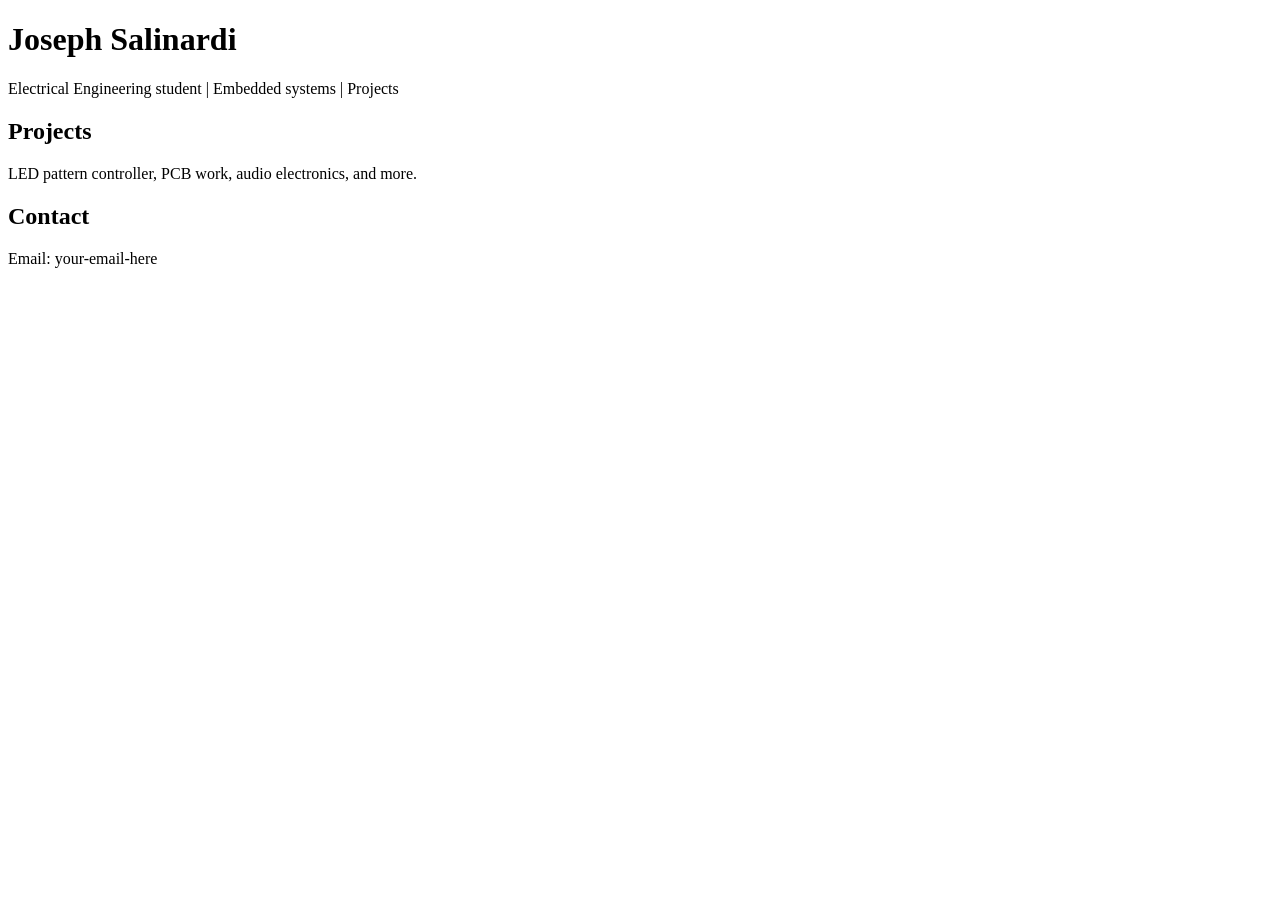
==== index.html @ 566fc417 "Add initial portfolio HTML structure" ====
<!DOCTYPE html>
<html>
<head>
  <title>My Portfolio</title>
</head>
<body>
  <h1>Joseph Salinardi</h1>
  <p>Electrical Engineering student | Embedded systems | Projects</p>

  <h2>Projects</h2>
  <p>LED pattern controller, PCB work, audio electronics, and more.</p>

  <h2>Contact</h2>
  <p>Email: your-email-here</p>
</body>
</html>
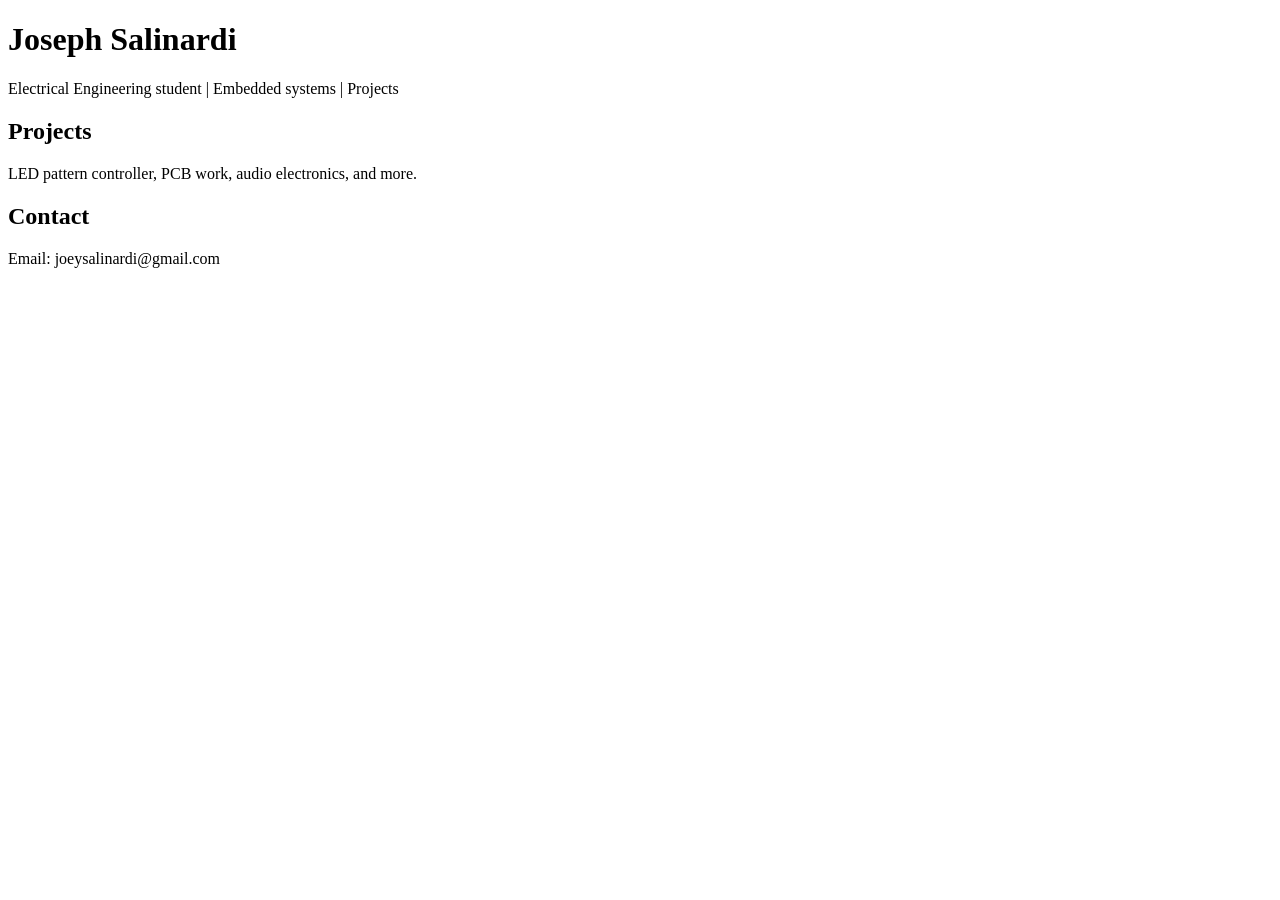
==== commit 431b2e46: "Update email address in index.html" ====
--- a/index.html
+++ b/index.html
@@ -11,6 +11,6 @@
   <p>LED pattern controller, PCB work, audio electronics, and more.</p>
 
   <h2>Contact</h2>
-  <p>Email: your-email-here</p>
+  <p>Email: joeysalinardi@gmail.com</p>
 </body>
 </html>
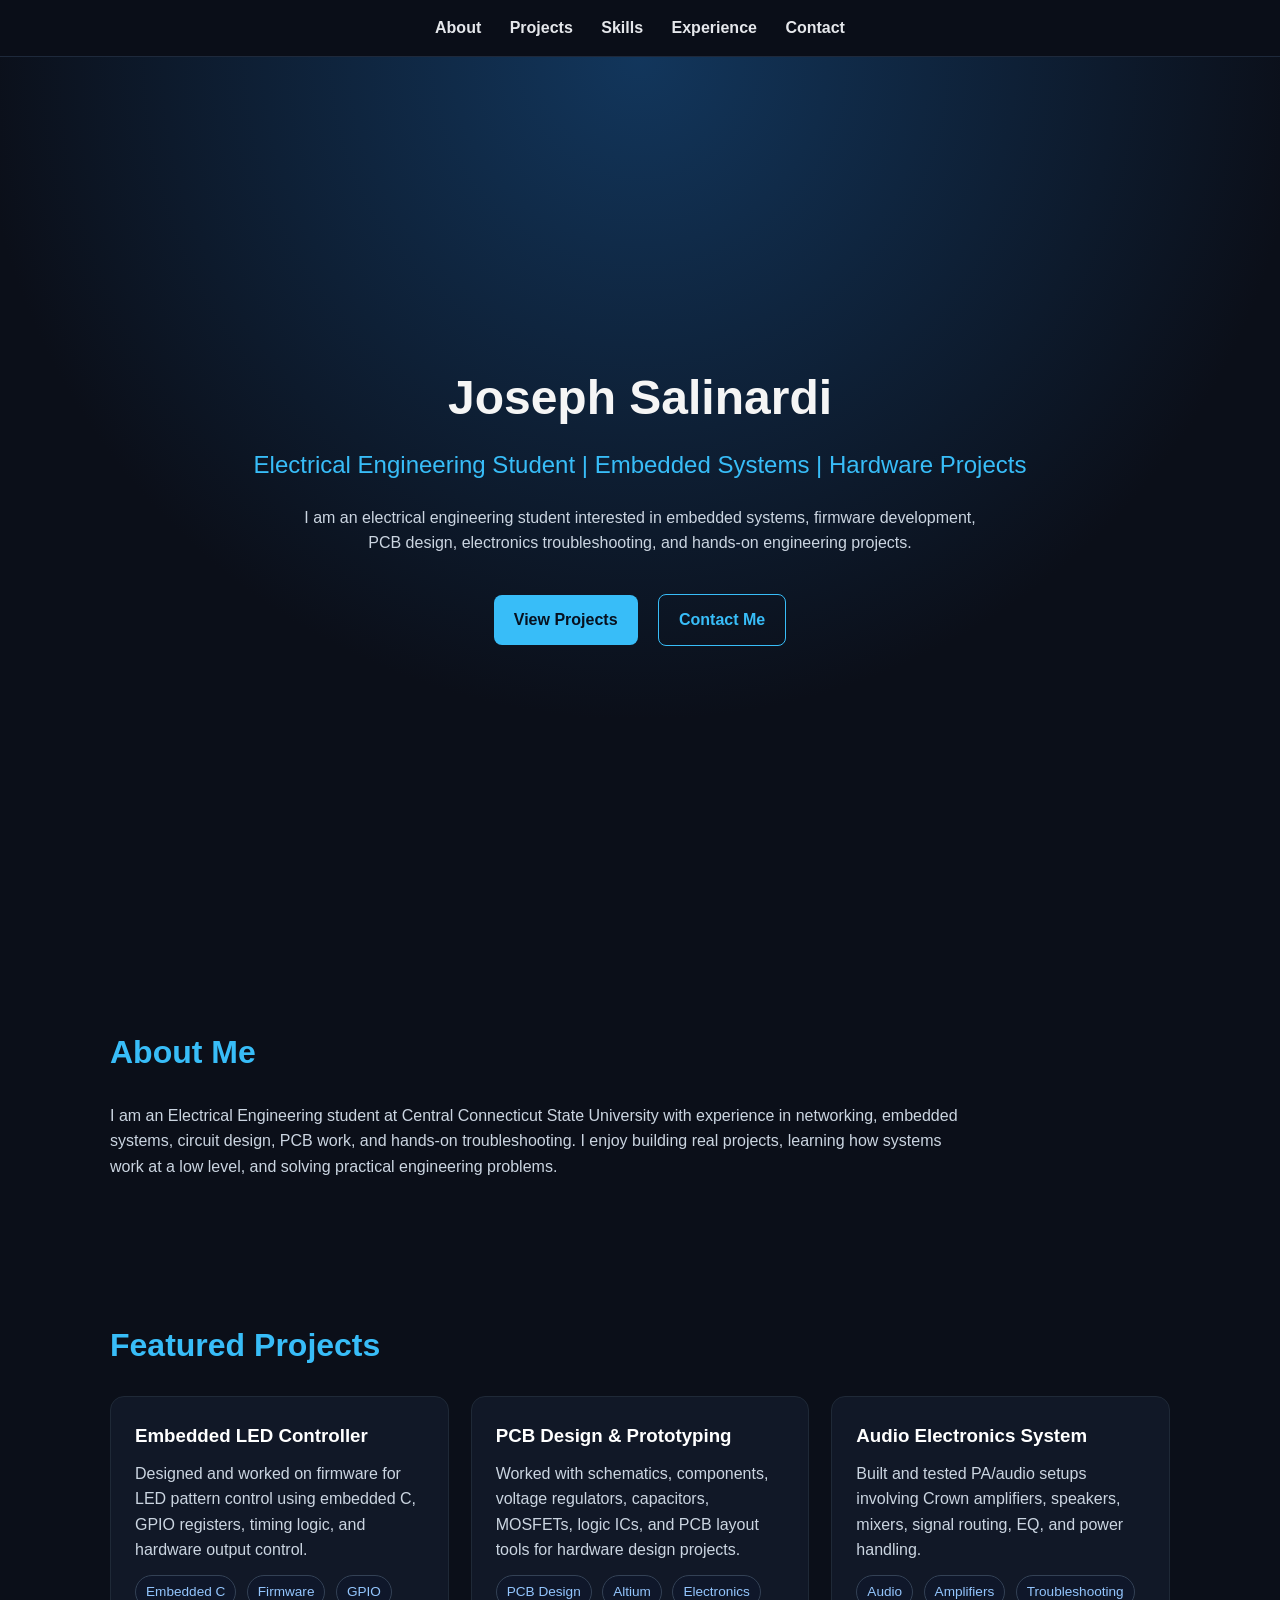
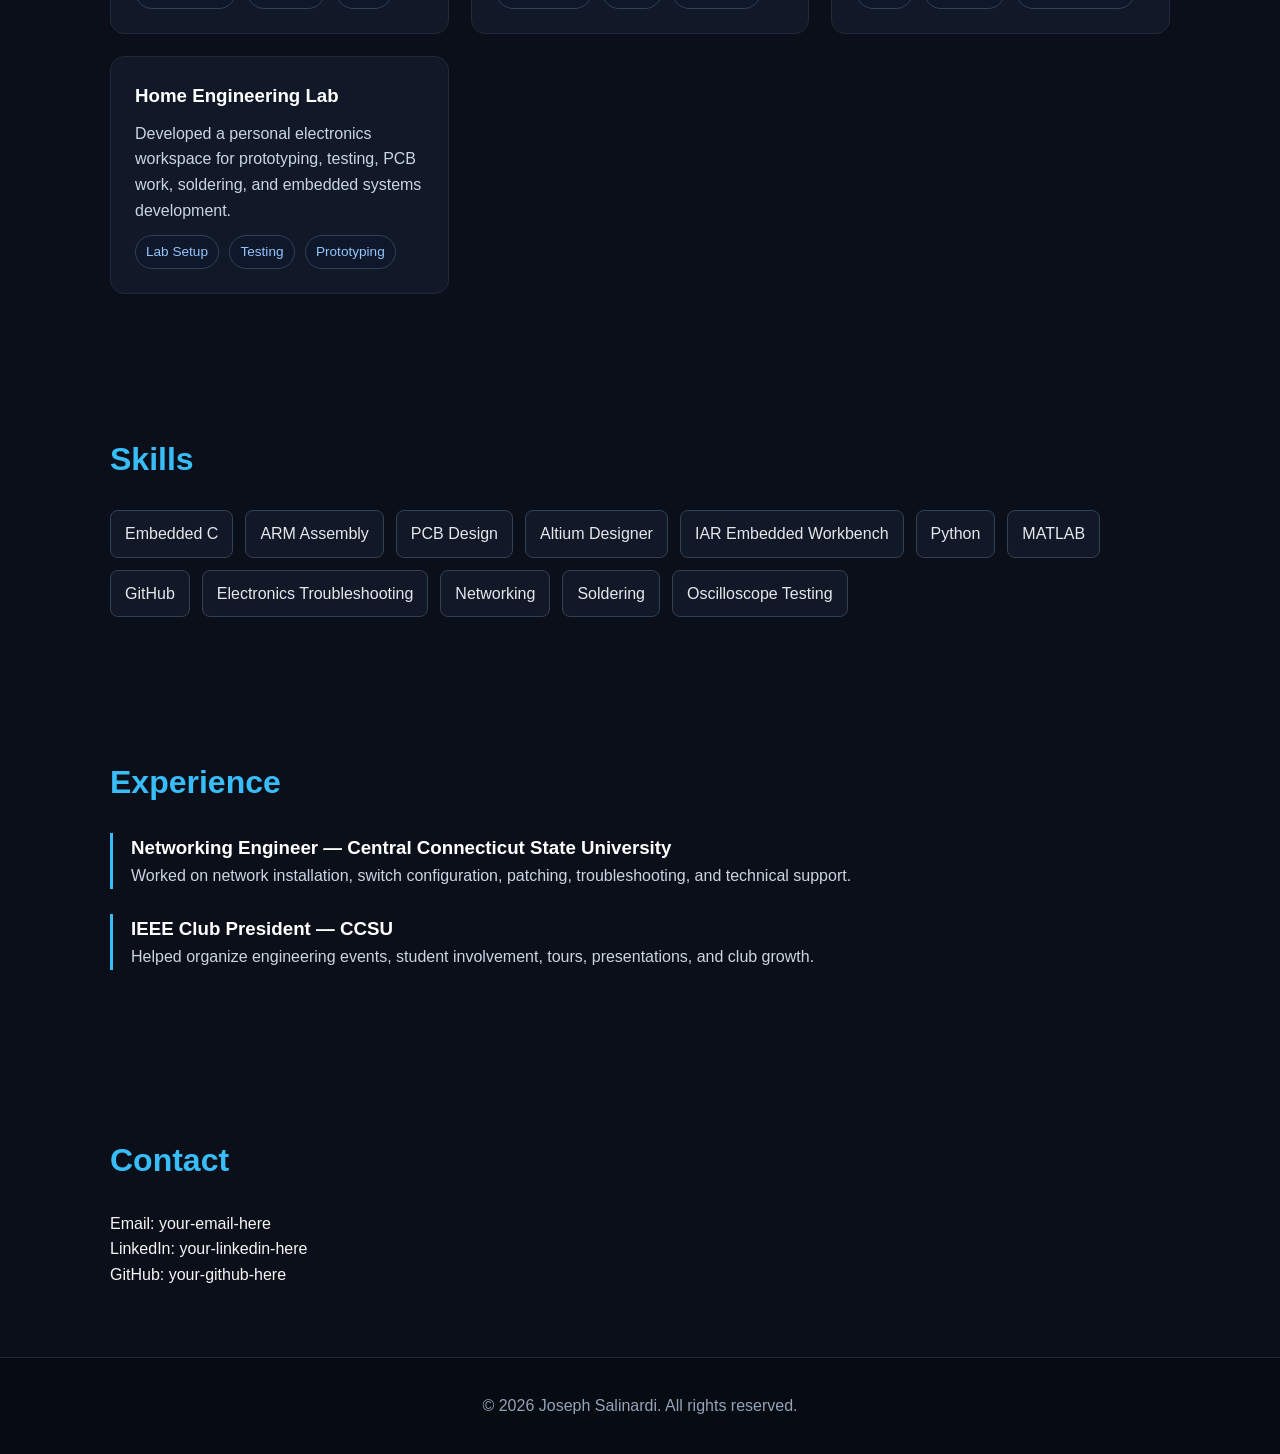
==== commit 291ada78: "Enhance portfolio page layout and styling Updated the HTML structure and styling for the portfolio p" ====
--- a/index.html
+++ b/index.html
@@ -1,16 +1,330 @@
 <!DOCTYPE html>
-<html>
+<html lang="en">
 <head>
-  <title>My Portfolio</title>
+  <meta charset="UTF-8" />
+  <meta name="viewport" content="width=device-width, initial-scale=1.0" />
+  <title>Joseph Salinardi | Portfolio</title>
+
+  <style>
+    * {
+      box-sizing: border-box;
+      margin: 0;
+      padding: 0;
+      scroll-behavior: smooth;
+    }
+
+    body {
+      font-family: Arial, sans-serif;
+      background: #0b0f19;
+      color: #f5f5f5;
+      line-height: 1.6;
+    }
+
+    header {
+      min-height: 100vh;
+      display: flex;
+      align-items: center;
+      justify-content: center;
+      text-align: center;
+      padding: 40px 20px;
+      background: radial-gradient(circle at top, #12365c, #0b0f19 60%);
+    }
+
+    .hero h1 {
+      font-size: 3rem;
+      margin-bottom: 10px;
+    }
+
+    .hero h2 {
+      color: #38bdf8;
+      font-weight: normal;
+      margin-bottom: 20px;
+    }
+
+    .hero p {
+      max-width: 700px;
+      margin: 0 auto 30px;
+      color: #cbd5e1;
+    }
+
+    .buttons a {
+      display: inline-block;
+      margin: 8px;
+      padding: 12px 20px;
+      border-radius: 8px;
+      background: #38bdf8;
+      color: #07111f;
+      text-decoration: none;
+      font-weight: bold;
+    }
+
+    .buttons a.secondary {
+      background: transparent;
+      color: #38bdf8;
+      border: 1px solid #38bdf8;
+    }
+
+    nav {
+      position: sticky;
+      top: 0;
+      background: rgba(11, 15, 25, 0.95);
+      padding: 15px;
+      text-align: center;
+      z-index: 10;
+      border-bottom: 1px solid #1e293b;
+    }
+
+    nav a {
+      color: #e5e7eb;
+      margin: 0 12px;
+      text-decoration: none;
+      font-weight: bold;
+    }
+
+    nav a:hover {
+      color: #38bdf8;
+    }
+
+    section {
+      max-width: 1100px;
+      margin: auto;
+      padding: 70px 20px;
+    }
+
+    section h2 {
+      font-size: 2rem;
+      margin-bottom: 25px;
+      color: #38bdf8;
+    }
+
+    .about p {
+      color: #cbd5e1;
+      max-width: 850px;
+    }
+
+    .grid {
+      display: grid;
+      grid-template-columns: repeat(auto-fit, minmax(260px, 1fr));
+      gap: 22px;
+    }
+
+    .card {
+      background: #111827;
+      border: 1px solid #1f2937;
+      border-radius: 14px;
+      padding: 24px;
+      transition: 0.25s;
+    }
+
+    .card:hover {
+      transform: translateY(-5px);
+      border-color: #38bdf8;
+    }
+
+    .card h3 {
+      margin-bottom: 10px;
+      color: #ffffff;
+    }
+
+    .card p {
+      color: #cbd5e1;
+    }
+
+    .tag {
+      display: inline-block;
+      margin: 12px 6px 0 0;
+      padding: 5px 10px;
+      background: #0f172a;
+      border: 1px solid #334155;
+      border-radius: 20px;
+      color: #93c5fd;
+      font-size: 0.85rem;
+    }
+
+    .skills-list {
+      display: flex;
+      flex-wrap: wrap;
+      gap: 12px;
+    }
+
+    .skills-list span {
+      background: #111827;
+      border: 1px solid #334155;
+      padding: 10px 14px;
+      border-radius: 8px;
+      color: #e5e7eb;
+    }
+
+    .experience-item {
+      margin-bottom: 25px;
+      padding-left: 18px;
+      border-left: 3px solid #38bdf8;
+    }
+
+    .experience-item h3 {
+      color: #ffffff;
+    }
+
+    .experience-item p {
+      color: #cbd5e1;
+    }
+
+    footer {
+      text-align: center;
+      padding: 35px 20px;
+      background: #070b12;
+      color: #94a3b8;
+      border-top: 1px solid #1e293b;
+    }
+
+    @media (max-width: 600px) {
+      .hero h1 {
+        font-size: 2.2rem;
+      }
+
+      nav a {
+        display: inline-block;
+        margin: 6px;
+      }
+    }
+  </style>
 </head>
+
 <body>
-  <h1>Joseph Salinardi</h1>
-  <p>Electrical Engineering student | Embedded systems | Projects</p>
-
-  <h2>Projects</h2>
-  <p>LED pattern controller, PCB work, audio electronics, and more.</p>
-
-  <h2>Contact</h2>
-  <p>Email: joeysalinardi@gmail.com</p>
+  <nav>
+    <a href="#about">About</a>
+    <a href="#projects">Projects</a>
+    <a href="#skills">Skills</a>
+    <a href="#experience">Experience</a>
+    <a href="#contact">Contact</a>
+  </nav>
+
+  <header>
+    <div class="hero">
+      <h1>Joseph Salinardi</h1>
+      <h2>Electrical Engineering Student | Embedded Systems | Hardware Projects</h2>
+      <p>
+        I am an electrical engineering student interested in embedded systems,
+        firmware development, PCB design, electronics troubleshooting, and
+        hands-on engineering projects.
+      </p>
+
+      <div class="buttons">
+        <a href="#projects">View Projects</a>
+        <a class="secondary" href="#contact">Contact Me</a>
+      </div>
+    </div>
+  </header>
+
+  <section id="about" class="about">
+    <h2>About Me</h2>
+    <p>
+      I am an Electrical Engineering student at Central Connecticut State
+      University with experience in networking, embedded systems, circuit design,
+      PCB work, and hands-on troubleshooting. I enjoy building real projects,
+      learning how systems work at a low level, and solving practical engineering
+      problems.
+    </p>
+  </section>
+
+  <section id="projects">
+    <h2>Featured Projects</h2>
+
+    <div class="grid">
+      <div class="card">
+        <h3>Embedded LED Controller</h3>
+        <p>
+          Designed and worked on firmware for LED pattern control using embedded C,
+          GPIO registers, timing logic, and hardware output control.
+        </p>
+        <span class="tag">Embedded C</span>
+        <span class="tag">Firmware</span>
+        <span class="tag">GPIO</span>
+      </div>
+
+      <div class="card">
+        <h3>PCB Design & Prototyping</h3>
+        <p>
+          Worked with schematics, components, voltage regulators, capacitors,
+          MOSFETs, logic ICs, and PCB layout tools for hardware design projects.
+        </p>
+        <span class="tag">PCB Design</span>
+        <span class="tag">Altium</span>
+        <span class="tag">Electronics</span>
+      </div>
+
+      <div class="card">
+        <h3>Audio Electronics System</h3>
+        <p>
+          Built and tested PA/audio setups involving Crown amplifiers, speakers,
+          mixers, signal routing, EQ, and power handling.
+        </p>
+        <span class="tag">Audio</span>
+        <span class="tag">Amplifiers</span>
+        <span class="tag">Troubleshooting</span>
+      </div>
+
+      <div class="card">
+        <h3>Home Engineering Lab</h3>
+        <p>
+          Developed a personal electronics workspace for prototyping, testing,
+          PCB work, soldering, and embedded systems development.
+        </p>
+        <span class="tag">Lab Setup</span>
+        <span class="tag">Testing</span>
+        <span class="tag">Prototyping</span>
+      </div>
+    </div>
+  </section>
+
+  <section id="skills">
+    <h2>Skills</h2>
+
+    <div class="skills-list">
+      <span>Embedded C</span>
+      <span>ARM Assembly</span>
+      <span>PCB Design</span>
+      <span>Altium Designer</span>
+      <span>IAR Embedded Workbench</span>
+      <span>Python</span>
+      <span>MATLAB</span>
+      <span>GitHub</span>
+      <span>Electronics Troubleshooting</span>
+      <span>Networking</span>
+      <span>Soldering</span>
+      <span>Oscilloscope Testing</span>
+    </div>
+  </section>
+
+  <section id="experience">
+    <h2>Experience</h2>
+
+    <div class="experience-item">
+      <h3>Networking Engineer — Central Connecticut State University</h3>
+      <p>
+        Worked on network installation, switch configuration, patching,
+        troubleshooting, and technical support.
+      </p>
+    </div>
+
+    <div class="experience-item">
+      <h3>IEEE Club President — CCSU</h3>
+      <p>
+        Helped organize engineering events, student involvement, tours,
+        presentations, and club growth.
+      </p>
+    </div>
+  </section>
+
+  <section id="contact">
+    <h2>Contact</h2>
+    <p>Email: your-email-here</p>
+    <p>LinkedIn: your-linkedin-here</p>
+    <p>GitHub: your-github-here</p>
+  </section>
+
+  <footer>
+    <p>© 2026 Joseph Salinardi. All rights reserved.</p>
+  </footer>
 </body>
 </html>
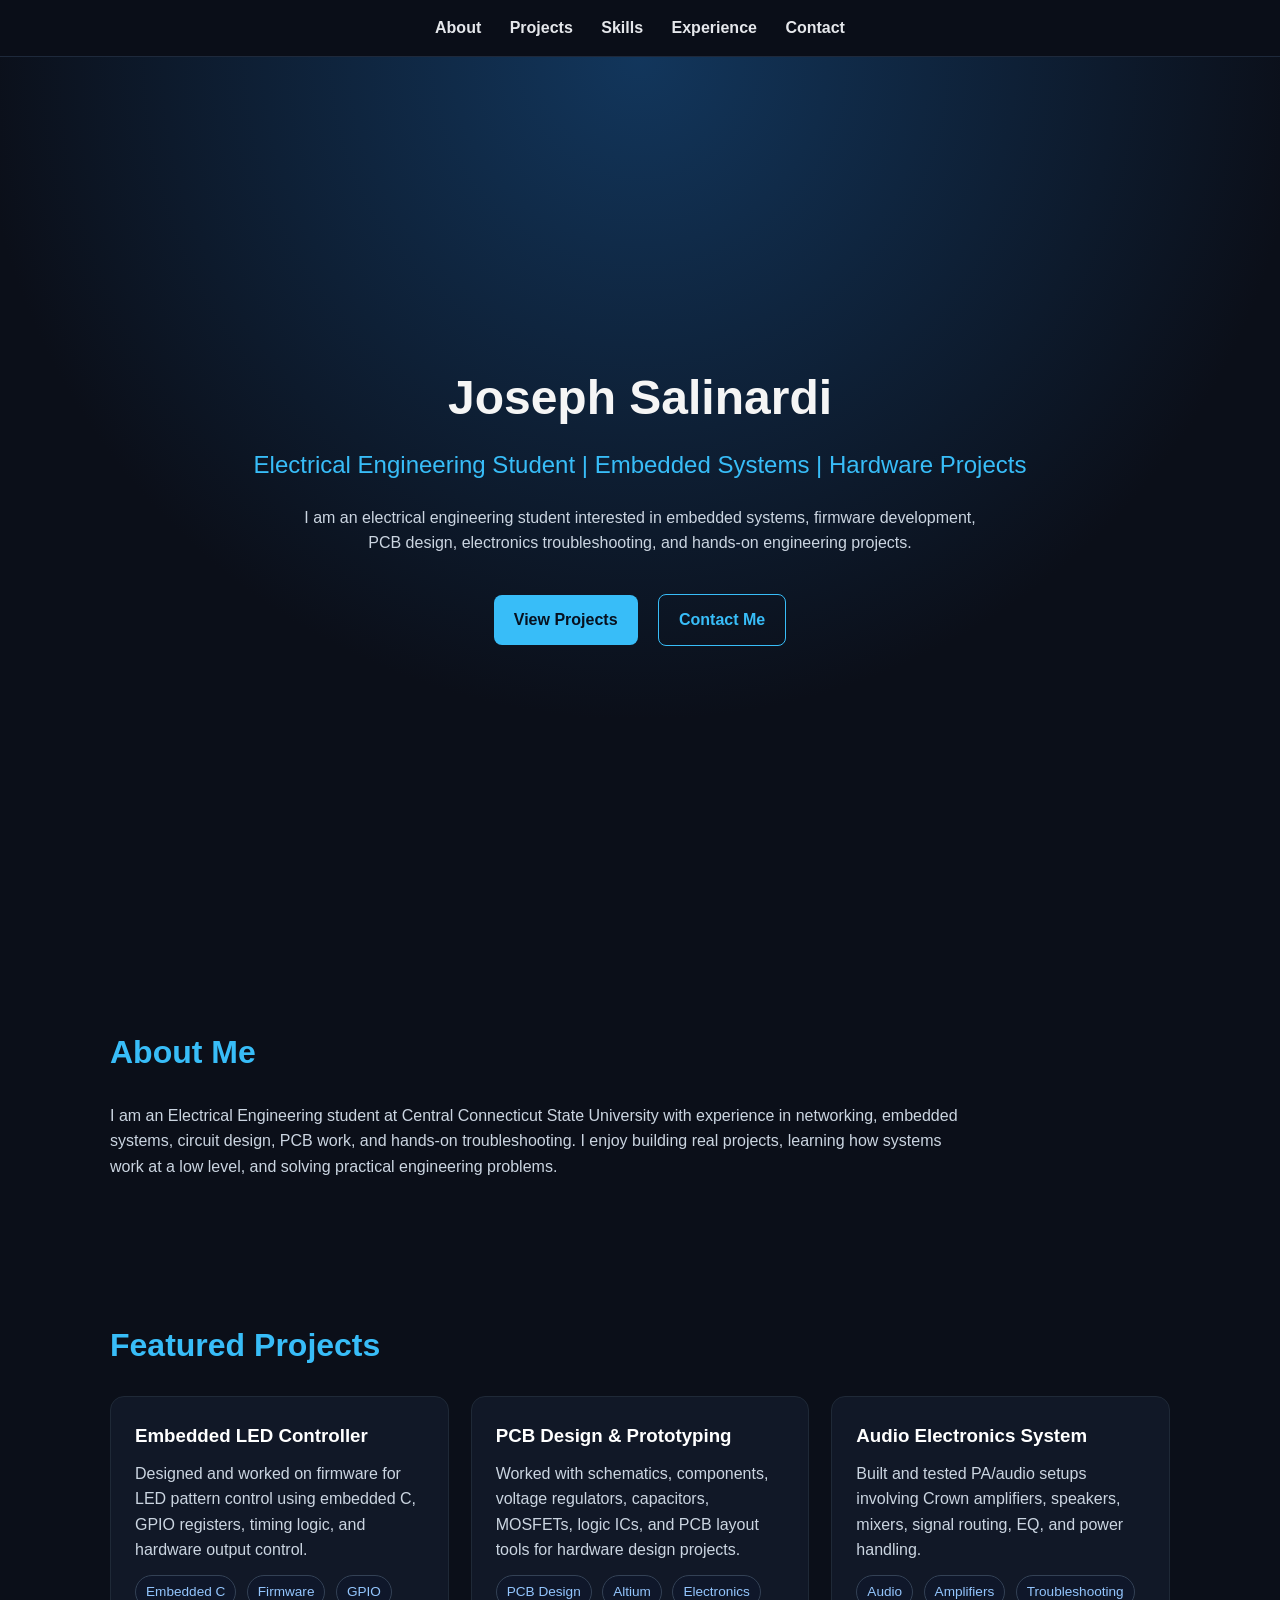
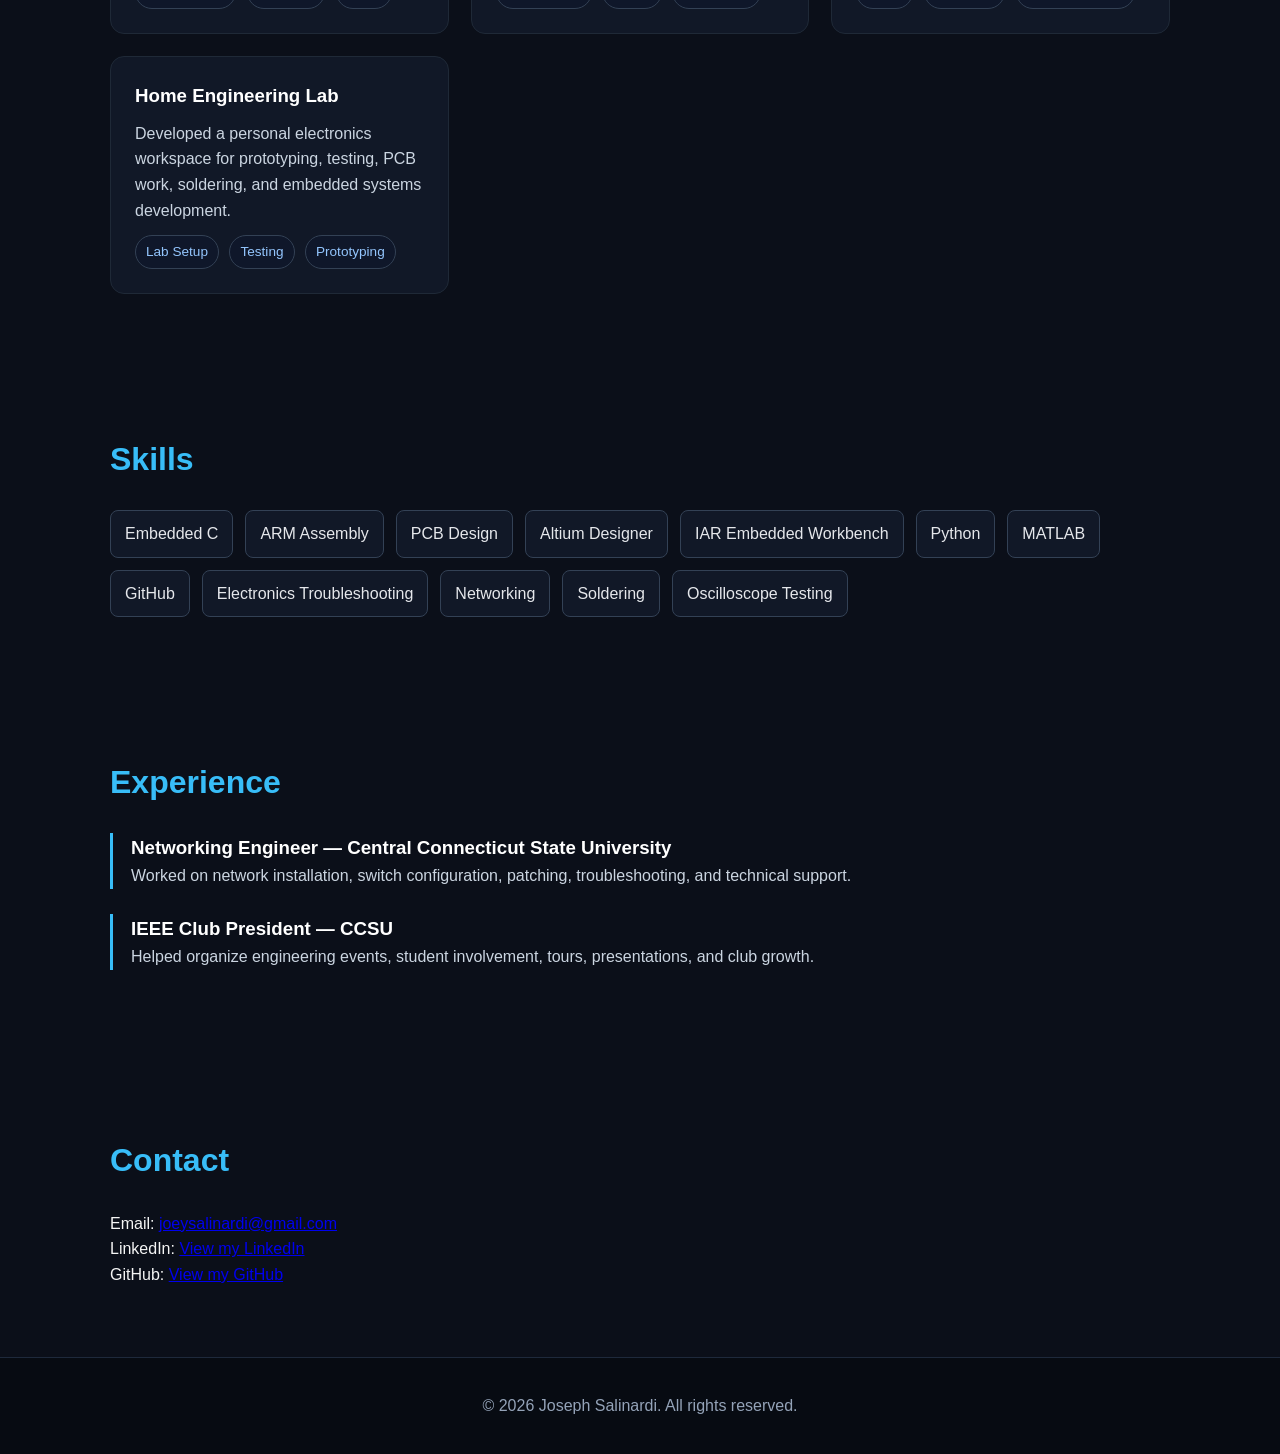
==== commit dd6ee5f8: "Update contact information with links" ====
--- a/index.html
+++ b/index.html
@@ -318,9 +318,9 @@
 
   <section id="contact">
     <h2>Contact</h2>
-    <p>Email: your-email-here</p>
-    <p>LinkedIn: your-linkedin-here</p>
-    <p>GitHub: your-github-here</p>
+      <p>Email: <a href="mailto:joeysalinardi@gmail.com">joeysalinardi@gmail.com</a></p>
+      <p>LinkedIn: <a href="www.linkedin.com/in/joseph-salinardi-2328a5291" target="_blank">View my LinkedIn</a></p>
+      <p>GitHub: <a href="https://github.com/JosephSalinardi" target="_blank">View my GitHub</a></p>
   </section>
 
   <footer>
